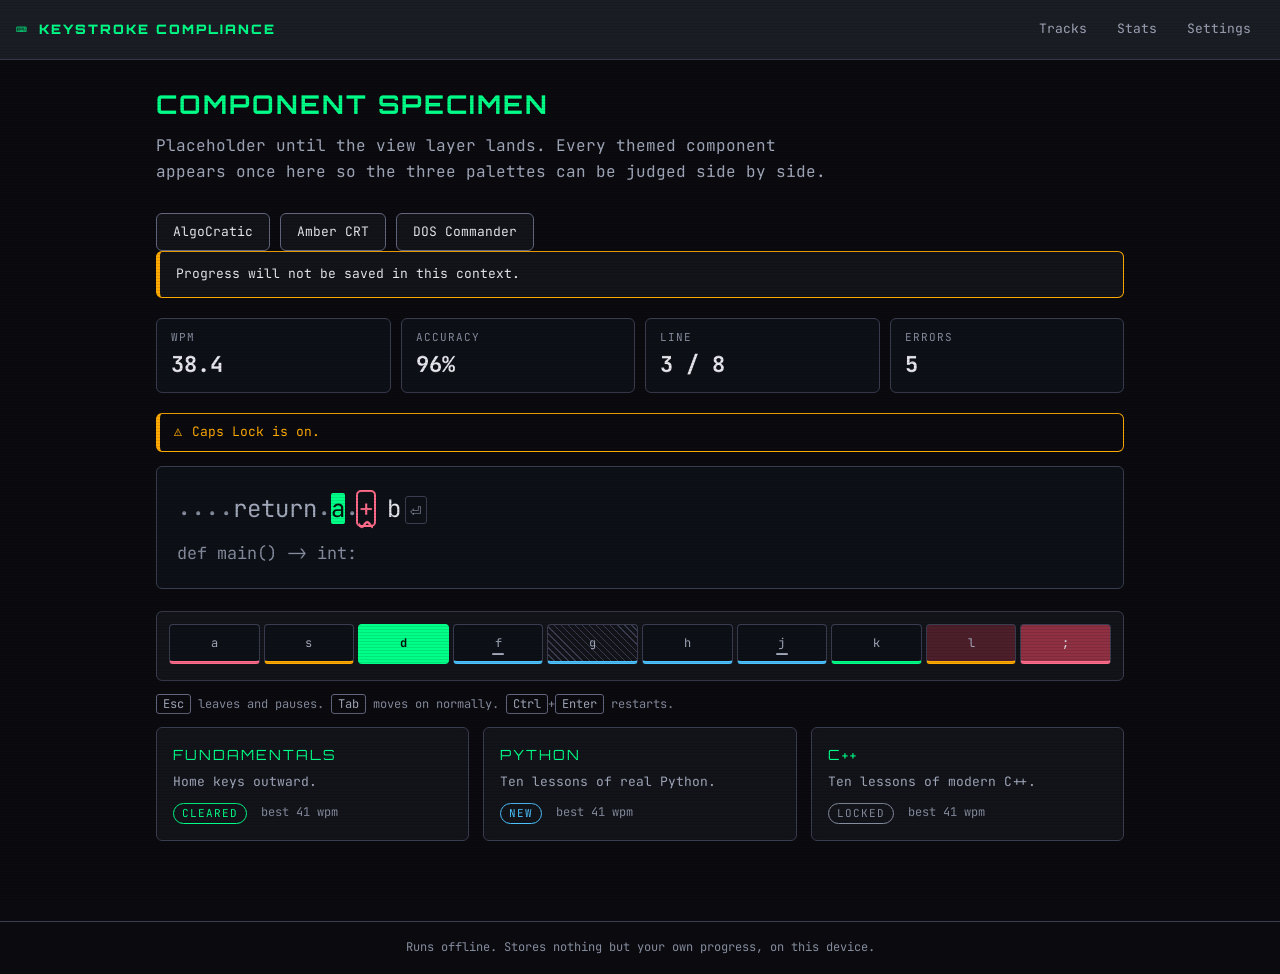
==== toys/typing-tutor/index.html @ 738d32b2 "Add typing tutor skeleton, theme system, and contrast checker Establishes toys/ as the home for self" ====
<!DOCTYPE html>
<html lang="en" data-theme="algocratic">
<head>
  <meta charset="UTF-8">
  <meta name="viewport" content="width=device-width, initial-scale=1">
  <title>KEYSTROKE COMPLIANCE TERMINAL</title>
  <meta name="description" content="A retro typing tutor: home keys, then real Python and C++ lines.">
  <link rel="icon" href="data:image/svg+xml,<svg xmlns='http://www.w3.org/2000/svg' viewBox='0 0 16 16'><text y='13' font-size='13'>%E2%8C%A8</text></svg>">
  <link rel="stylesheet" href="style.css">
  <!--
    Pre-paint bootstrap. Reads the persisted settings before first paint so the
    chosen theme, motion override and font scale never flash the default.
    Deliberately inline, deliberately tiny, deliberately wrapped in try/catch:
    localStorage throws outright on file:// in some browsers.
  -->
  <script>
    (function () {
      var d = document.documentElement;
      try {
        var raw = localStorage.getItem('tt:progress');
        if (!raw) return;
        var s = (JSON.parse(raw) || {}).settings || {};
        if (s.themeId) d.setAttribute('data-theme', s.themeId);
        if (s.reduceMotion === true) d.setAttribute('data-motion', 'off');
        if (s.reduceMotion === false) d.setAttribute('data-motion', 'on');
        if (s.fontScale) d.style.setProperty('--font-scale', String(s.fontScale));
      } catch (e) { /* no persistence here; defaults stand */ }
    })();
  </script>
</head>
<body>
  <div class="scanlines" aria-hidden="true"></div>

  <header class="topbar">
    <a class="brand" href="#/">
      <span class="brand-mark" aria-hidden="true">&#9000;</span>
      <span class="brand-text">KEYSTROKE COMPLIANCE</span>
    </a>
    <nav class="topbar-nav" aria-label="Main">
      <a class="navlink" href="#/">Tracks</a>
      <a class="navlink" href="#/stats">Stats</a>
      <a class="navlink" href="#/settings">Settings</a>
    </nav>
  </header>

  <main id="screen" class="container" tabindex="-1">
    <!-- Static mockup, replaced by view.js once it loads. -->
    <noscript>
      <p class="notice">This tutor needs JavaScript. It runs entirely in your
        browser and sends nothing anywhere.</p>
    </noscript>
  </main>

  <footer class="footer">
    <span>Runs offline. Stores nothing but your own progress, on this device.</span>
  </footer>

  <!-- Polite announcements: line changes, completion, Caps Lock. Never per keystroke. -->
  <div id="live" class="sr-only" role="status" aria-live="polite" aria-atomic="true"></div>
  <div id="toast" class="toast" role="status" aria-live="polite" hidden></div>

  <!-- Classic scripts, ordered by dependency. `defer` preserves document order
       and, unlike type="module", works when this page is opened from file://. -->
  <script defer src="src/theme.js"></script>
  <script defer src="app.js"></script>
</body>
</html>
---- toys/typing-tutor/style.css ----
/* ==========================================================================
   Keystroke Compliance Terminal — stylesheet
   Themes are custom-property sets on [data-theme]. Nothing outside the token
   blocks hard-codes a color.
   ========================================================================== */

/* Optional enhancement. If the network is absent, or the page is opened from
   file://, the local stack below carries the whole design. Nothing blocks. */
@import url('https://fonts.googleapis.com/css2?family=JetBrains+Mono:wght@400;700&family=Orbitron:wght@700;900&display=swap');

/* --------------------------------------------------------------------------
   Theme tokens
   -------------------------------------------------------------------------- */

:root {
  --font-mono: 'JetBrains Mono', ui-monospace, 'SF Mono', Menlo, Consolas,
               'DejaVu Sans Mono', 'Liberation Mono', monospace;
  --font-display: 'Orbitron', var(--font-mono);
  --font-scale: 1;
  --radius: 6px;
  --motion-state: paused;
}

/* --- algocratic: inherited from MODULE1_ORIENTATION.html ------------------ */
:root,
:root[data-theme="algocratic"] {
  --bg: #0a0a0f;
  --bg-elev: #12141a;
  --bg-sunken: #0d1117;
  --bg-chrome: #1a1d24;
  --border: #3a3d50;
  --border-strong: #62667e;

  --fg: #e6e6ec;
  --fg-dim: #a2a9bb;
  --fg-faint: #858c9e;

  --accent: #00ff88;
  --accent-dim: #00aa55;
  --accent-ink: #04120b;

  --ok: #00ff88;
  --warn: #ffaa00;
  --err: #ff6b8a;
  --info: #4cc2ff;

  --scanline: rgba(0, 0, 0, 0.10);
  --glow: 0 0 20px rgba(0, 255, 136, 0.18);

  --heat-1: #201419;
  --heat-2: #35181f;
  --heat-3: #4d1f2a;
  --heat-4: #6b2736;
  --heat-5: #8f3043;

  --f-pinky: #ff6b8a;
  --f-ring: #ffaa00;
  --f-middle: #00ff88;
  --f-index: #4cc2ff;
  --f-thumb: #a2a9bb;

  --display-transform: uppercase;
  --display-spacing: 2px;
}

/* --- amber: DEC VT220 phosphor. Monochrome, so error state leans on the
       wavy underline and outline rather than on hue. ----------------------- */
:root[data-theme="amber"] {
  --bg: #120c00;
  --bg-elev: #1d1404;
  --bg-sunken: #0d0900;
  --bg-chrome: #251a05;
  --border: #5a4210;
  --border-strong: #8a6618;

  --fg: #ffc14d;
  --fg-dim: #d99a26;
  --fg-faint: #b8811c;

  --accent: #ffb000;
  --accent-dim: #c98600;
  --accent-ink: #120c00;

  --ok: #ffc14d;
  --warn: #ffe08a;
  --err: #ff8a5c;
  --info: #ffd68a;

  --scanline: rgba(0, 0, 0, 0.16);
  --glow: 0 0 22px rgba(255, 176, 0, 0.20);

  --heat-1: #22150a;
  --heat-2: #331e0c;
  --heat-3: #48260f;
  --heat-4: #5e2f12;
  --heat-5: #7a3a16;

  --f-pinky: #8a6618;
  --f-ring: #b8811c;
  --f-middle: #d99a26;
  --f-index: #ffb000;
  --f-thumb: #6b4f14;

  --display-transform: uppercase;
  --display-spacing: 2px;
}

/* --- dos: Norton Commander. #00aaaa on #0000aa is period-accurate and fails
       contrast, so --fg-dim is lifted to #4ddbdb and verified instead. ----- */
:root[data-theme="dos"] {
  --bg: #0000aa;
  --bg-elev: #0000aa;
  --bg-sunken: #000080;
  --bg-chrome: #000080;
  --border: #55ffff;
  --border-strong: #ffffff;

  --fg: #ffffff;
  --fg-dim: #4ddbdb;
  --fg-faint: #b8b8d8;

  --accent: #55ffff;
  --accent-dim: #4ddbdb;
  --accent-ink: #0000aa;

  --ok: #55ff55;
  --warn: #ffff55;
  --err: #ff9a9a;
  --info: #55ffff;

  --scanline: rgba(0, 0, 0, 0.06);
  --glow: none;

  /* Red over blue muddies badly, so DOS heat runs toward its own magenta. */
  --heat-1: #180077;
  --heat-2: #2e007a;
  --heat-3: #45007d;
  --heat-4: #5c0080;
  --heat-5: #730083;

  --f-pinky: #ff9a9a;
  --f-ring: #ffff55;
  --f-middle: #55ff55;
  --f-index: #55ffff;
  --f-thumb: #b8b8d8;

  --display-transform: uppercase;
  --display-spacing: 1px;
}

/* --------------------------------------------------------------------------
   Motion gating
   Ambient loops read `animation-play-state: var(--motion-state)`. Paused holds
   the animation on its 0% frame, so every loop's 0% frame is its resting look.
   Source order matters: the forced-on rule must follow the media query.
   -------------------------------------------------------------------------- */

@media (prefers-reduced-motion: no-preference) {
  :root:not([data-motion="off"]) { --motion-state: running; }
}
:root[data-motion="on"] { --motion-state: running; }

/* --------------------------------------------------------------------------
   Base
   -------------------------------------------------------------------------- */

*, *::before, *::after { box-sizing: border-box; }

html { background: var(--bg); }

body {
  margin: 0;
  min-height: 100vh;
  display: flex;
  flex-direction: column;
  background: var(--bg);
  color: var(--fg);
  font-family: var(--font-mono);
  font-size: 16px;
  line-height: 1.6;
  -webkit-text-size-adjust: 100%;
}

.scanlines {
  position: fixed;
  inset: 0;
  pointer-events: none;
  z-index: 900;
  background: repeating-linear-gradient(
    0deg,
    var(--scanline) 0px, var(--scanline) 1px,
    transparent 1px, transparent 3px
  );
  animation: drift 14s linear infinite;
  animation-play-state: var(--motion-state);
}

@keyframes drift {
  0% { background-position: 0 0; }
  100% { background-position: 0 3px; }
}

.sr-only {
  position: absolute;
  width: 1px; height: 1px;
  margin: -1px; padding: 0;
  overflow: hidden;
  clip: rect(0 0 0 0);
  clip-path: inset(50%);
  white-space: nowrap;
  border: 0;
}

:focus-visible {
  outline: 2px solid var(--accent);
  outline-offset: 2px;
}

.container {
  width: 100%;
  max-width: 1000px;
  margin: 0 auto;
  padding: 24px 16px 48px;
  flex: 1 0 auto;
}
.container:focus { outline: none; }

/* --------------------------------------------------------------------------
   Chrome: topbar, footer
   -------------------------------------------------------------------------- */

.topbar {
  display: flex;
  flex-wrap: wrap;
  align-items: center;
  justify-content: space-between;
  gap: 12px;
  padding: 12px 16px;
  background: var(--bg-chrome);
  border-bottom: 1px solid var(--border);
}

.brand {
  display: inline-flex;
  align-items: center;
  gap: 10px;
  color: var(--accent);
  text-decoration: none;
  font-family: var(--font-display);
  font-weight: 900;
  font-size: 13px;
  letter-spacing: var(--display-spacing);
  text-transform: var(--display-transform);
}
.brand-mark {
  font-size: 18px;
  animation: flicker 5s infinite;
  animation-play-state: var(--motion-state);
}

@keyframes flicker {
  0%, 91%, 100% { opacity: 1; }
  92% { opacity: 0.7; }
  94% { opacity: 1; }
  96% { opacity: 0.85; }
}

.topbar-nav { display: flex; gap: 4px; }

.navlink {
  padding: 6px 12px;
  color: var(--fg-dim);
  text-decoration: none;
  font-size: 13px;
  border: 1px solid transparent;
  border-radius: var(--radius);
}
.navlink:hover { color: var(--fg); border-color: var(--border); }
.navlink[aria-current="page"] { color: var(--accent); border-color: var(--border-strong); }

.footer {
  flex: 0 0 auto;
  padding: 16px;
  border-top: 1px solid var(--border);
  color: var(--fg-faint);
  font-size: 12px;
  text-align: center;
}

/* --------------------------------------------------------------------------
   Generic bits
   -------------------------------------------------------------------------- */

h1, h2, h3 {
  font-family: var(--font-display);
  letter-spacing: var(--display-spacing);
  text-transform: var(--display-transform);
  color: var(--accent);
  margin: 0 0 8px;
}
h1 { font-size: 26px; }
h2 { font-size: 18px; }
h3 { font-size: 14px; }

.lede { color: var(--fg-dim); margin: 0 0 28px; max-width: 68ch; }

.btn {
  font: inherit;
  font-size: 13px;
  padding: 8px 16px;
  background: var(--bg-elev);
  color: var(--fg);
  border: 1px solid var(--border-strong);
  border-radius: var(--radius);
  cursor: pointer;
}
.btn:hover:not(:disabled) { border-color: var(--accent); color: var(--accent); }
.btn:disabled { opacity: 0.55; cursor: not-allowed; }
.btn-primary {
  background: var(--accent);
  color: var(--accent-ink);
  border-color: var(--accent);
  font-weight: 700;
}
.btn-primary:hover:not(:disabled) { background: var(--accent-dim); color: var(--accent-ink); }

.notice {
  padding: 12px 16px;
  margin: 0 0 20px;
  background: var(--bg-elev);
  border: 1px solid var(--warn);
  border-left-width: 4px;
  border-radius: var(--radius);
  color: var(--fg);
  font-size: 13px;
}
.notice-row { display: flex; align-items: center; gap: 12px; justify-content: space-between; }

.toast {
  position: fixed;
  left: 50%;
  bottom: 24px;
  transform: translateX(-50%);
  z-index: 950;
  max-width: min(90vw, 420px);
  padding: 10px 18px;
  background: var(--bg-chrome);
  border: 1px solid var(--border-strong);
  border-radius: var(--radius);
  color: var(--fg);
  font-size: 13px;
  text-align: center;
  box-shadow: var(--glow);
}
.toast[hidden] { display: none; }

/* --------------------------------------------------------------------------
   Track and lesson cards
   -------------------------------------------------------------------------- */

.grid {
  display: grid;
  gap: 14px;
  grid-template-columns: repeat(auto-fill, minmax(260px, 1fr));
  margin: 0 0 32px;
  padding: 0;
  list-style: none;
}

.card {
  display: block;
  width: 100%;
  text-align: left;
  font: inherit;
  padding: 16px;
  background: var(--bg-elev);
  border: 1px solid var(--border);
  border-radius: var(--radius);
  color: var(--fg);
  text-decoration: none;
  cursor: pointer;
}
.card:hover:not(:disabled) { border-color: var(--accent); }
.card:disabled { cursor: not-allowed; opacity: 0.6; }

.card-title {
  font-family: var(--font-display);
  font-size: 14px;
  color: var(--accent);
  letter-spacing: var(--display-spacing);
  text-transform: var(--display-transform);
  margin-bottom: 6px;
}
.card-desc { color: var(--fg-dim); font-size: 13px; }
.card-meta {
  margin-top: 10px;
  font-size: 12px;
  color: var(--fg-faint);
  display: flex;
  gap: 14px;
  flex-wrap: wrap;
}

.badge {
  display: inline-block;
  padding: 1px 8px;
  border: 1px solid currentColor;
  border-radius: 999px;
  font-size: 11px;
  letter-spacing: 1px;
}
.badge-cleared { color: var(--ok); }
.badge-locked { color: var(--fg-faint); }
.badge-new { color: var(--info); }

/* --------------------------------------------------------------------------
   The typing screen
   -------------------------------------------------------------------------- */

.lesson-head {
  display: flex;
  flex-wrap: wrap;
  align-items: baseline;
  justify-content: space-between;
  gap: 12px;
  margin-bottom: 4px;
}

.hud {
  display: flex;
  flex-wrap: wrap;
  gap: 10px;
  margin: 20px 0;
}
.tile {
  flex: 1 1 110px;
  padding: 10px 14px;
  background: var(--bg-sunken);
  border: 1px solid var(--border);
  border-radius: var(--radius);
}
.tile-label {
  font-size: 11px;
  letter-spacing: 1px;
  text-transform: uppercase;
  color: var(--fg-faint);
}
.tile-value {
  font-size: 22px;
  font-weight: 700;
  color: var(--fg);
  font-variant-numeric: tabular-nums;
}

.stage {
  background: var(--bg-sunken);
  border: 1px solid var(--border);
  border-radius: var(--radius);
  padding: 22px 20px;
  position: relative;
}

/* The concealed real input. opacity:0 rather than display:none or a negative
   offset: it must stay focusable and must not provoke a scroll jump. */
.tt-hidden-input {
  position: absolute;
  top: 0; left: 0;
  width: 1px; height: 1px;
  opacity: 0;
  border: 0; padding: 0; margin: 0;
}

.line {
  font-size: max(20px, calc(1.5rem * var(--font-scale)));
  line-height: 1.7;
  white-space: pre-wrap;
  overflow-wrap: break-word;
  word-break: break-word;
  tab-size: 4;
}

.line-ghost {
  margin-top: 10px;
  font-size: max(15px, calc(1.05rem * var(--font-scale)));
  color: var(--fg-faint);
  white-space: pre-wrap;
  min-height: 1.6em;
}

/* Character states. Four visual channels, only one of which is hue. */
.char { position: relative; }
.char-supplied { color: var(--fg-faint); }
.char-typed { color: var(--fg-dim); }
.char-pending { color: var(--fg); }
.char-current {
  background: var(--accent);
  color: var(--accent-ink);
  border-radius: 2px;
  animation: cursor-pulse 1.1s ease-in-out infinite;
  animation-play-state: var(--motion-state);
}
@keyframes cursor-pulse {
  0%, 100% { opacity: 1; }
  50% { opacity: 0.62; }
}

.char-err {
  color: var(--err);
  background: transparent;
  outline: 2px solid var(--err);
  outline-offset: 1px;
  border-radius: 2px;
  text-decoration: underline wavy var(--err);
  text-underline-offset: 4px;
}
@media (prefers-reduced-motion: no-preference) {
  :root:not([data-motion="off"]) .char-err { animation: shake 120ms linear; }
}
:root[data-motion="on"] .char-err { animation: shake 120ms linear; }
@keyframes shake {
  0%, 100% { transform: translateX(0); }
  25% { transform: translateX(-3px); }
  75% { transform: translateX(3px); }
}

/* Whitespace made visible without changing what gets typed. */
.char-space::before {
  content: '\00B7';
  position: absolute;
  inset: 0;
  color: var(--fg-faint);
  pointer-events: none;
  text-align: center;
}
.char-current.char-space::before { color: var(--accent-ink); }
.char-newline {
  color: var(--fg-faint);
  border: 1px solid var(--border);
  border-radius: 3px;
  padding: 0 4px;
  margin-left: 4px;
  font-size: 0.8em;
}

.caps-warning {
  display: flex;
  align-items: center;
  gap: 10px;
  margin-bottom: 14px;
  padding: 8px 14px;
  border: 1px solid var(--warn);
  border-left-width: 4px;
  border-radius: var(--radius);
  color: var(--warn);
  font-size: 13px;
}
.caps-warning[hidden] { display: none; }

.hint { color: var(--fg-faint); font-size: 12px; margin-top: 14px; }
.hint kbd {
  font: inherit;
  padding: 1px 6px;
  border: 1px solid var(--border-strong);
  border-radius: 3px;
  color: var(--fg-dim);
}

/* --------------------------------------------------------------------------
   On-screen keyboard
   -------------------------------------------------------------------------- */

.kbd {
  margin-top: 22px;
  padding: 12px;
  background: var(--bg-elev);
  border: 1px solid var(--border);
  border-radius: var(--radius);
  overflow-x: auto;
}
.kbd-rows { min-width: 620px; }
.kbd-row { display: flex; gap: 4px; margin-bottom: 4px; }

.key {
  flex: 1 1 0;
  min-width: 34px;
  height: 40px;
  display: flex;
  align-items: center;
  justify-content: center;
  padding: 0 4px;
  background: var(--bg-sunken);
  border: 1px solid var(--border);
  border-bottom: 3px solid var(--border);
  border-radius: 4px;
  color: var(--fg-dim);
  font-size: 12px;
  position: relative;
}
.key[data-finger="pinky"] { border-bottom-color: var(--f-pinky); }
.key[data-finger="ring"] { border-bottom-color: var(--f-ring); }
.key[data-finger="middle"] { border-bottom-color: var(--f-middle); }
.key[data-finger="index"] { border-bottom-color: var(--f-index); }
.key[data-finger="thumb"] { border-bottom-color: var(--f-thumb); }

.key-wide { flex: 2 1 0; }
.key-xwide { flex: 3 1 0; }
.key-space { flex: 8 1 0; }

/* The home-row bumps on F and J. */
.key-home::after {
  content: '';
  position: absolute;
  bottom: 6px;
  left: 50%;
  transform: translateX(-50%);
  width: 12px;
  height: 2px;
  background: currentColor;
  border-radius: 1px;
}

.key-next {
  background: var(--accent);
  color: var(--accent-ink);
  border-color: var(--accent);
  font-weight: 700;
}
.key-mod {
  border-color: var(--accent);
  color: var(--accent);
}
.key-caps-on {
  border-color: var(--warn);
  color: var(--warn);
}

/* Error heat. Five buckets plus an explicit "no data" state, because a key
   you have touched twice is unmeasured, not clean. */
.key-heat-0 { background: var(--bg-sunken); }
.key-heat-1 { background: var(--heat-1); }
.key-heat-2 { background: var(--heat-2); }
.key-heat-3 { background: var(--heat-3); }
.key-heat-4 { background: var(--heat-4); color: var(--fg); }
.key-heat-5 { background: var(--heat-5); color: var(--fg); }
.key-heat-none {
  background: repeating-linear-gradient(
    45deg,
    transparent 0 4px,
    var(--border) 4px 5px
  );
}

.next-chip {
  display: inline-block;
  margin-bottom: 10px;
  padding: 4px 12px;
  border: 1px dashed var(--border-strong);
  border-radius: var(--radius);
  color: var(--fg-dim);
  font-size: 12px;
}
.next-chip[hidden] { display: none; }

.legend {
  display: flex;
  flex-wrap: wrap;
  gap: 14px;
  margin-top: 10px;
  font-size: 11px;
  color: var(--fg-faint);
}
.legend-swatch {
  display: inline-block;
  width: 10px; height: 10px;
  border-radius: 2px;
  margin-right: 5px;
  vertical-align: -1px;
}

/* --------------------------------------------------------------------------
   Results dialog
   -------------------------------------------------------------------------- */

.backdrop {
  position: fixed;
  inset: 0;
  z-index: 940;
  background: rgba(0, 0, 0, 0.72);
  display: flex;
  align-items: center;
  justify-content: center;
  padding: 16px;
}
.backdrop[hidden] { display: none; }

.dialog {
  width: min(560px, 100%);
  max-height: 86vh;
  overflow-y: auto;
  padding: 24px;
  background: var(--bg-elev);
  border: 1px solid var(--border-strong);
  border-radius: var(--radius);
  box-shadow: var(--glow);
}

.result-grid {
  display: grid;
  gap: 12px;
  grid-template-columns: repeat(auto-fit, minmax(120px, 1fr));
  margin: 18px 0;
}

.verdict { font-size: 14px; margin: 0 0 6px; }
.verdict-pass { color: var(--ok); }
.verdict-fail { color: var(--warn); }

.dialog-actions { display: flex; flex-wrap: wrap; gap: 10px; margin-top: 20px; }

/* --------------------------------------------------------------------------
   Stats and settings
   -------------------------------------------------------------------------- */

.table { width: 100%; border-collapse: collapse; font-size: 13px; margin-bottom: 28px; }
.table th, .table td {
  text-align: left;
  padding: 7px 10px;
  border-bottom: 1px solid var(--border);
}
.table th { color: var(--fg-faint); font-weight: 400; font-size: 11px; letter-spacing: 1px; text-transform: uppercase; }
.table td { font-variant-numeric: tabular-nums; }

.setting {
  display: flex;
  flex-wrap: wrap;
  align-items: center;
  justify-content: space-between;
  gap: 12px;
  padding: 12px 0;
  border-bottom: 1px solid var(--border);
}
.setting-label { font-size: 13px; }
.setting-help { color: var(--fg-faint); font-size: 12px; margin-top: 2px; max-width: 54ch; }

select, textarea, input[type="text"]:not(.tt-hidden-input) {
  font: inherit;
  font-size: 13px;
  padding: 7px 10px;
  background: var(--bg-sunken);
  color: var(--fg);
  border: 1px solid var(--border-strong);
  border-radius: var(--radius);
}
textarea { width: 100%; min-height: 130px; resize: vertical; }

.switch { display: inline-flex; align-items: center; gap: 8px; cursor: pointer; font-size: 13px; }

@media (max-width: 640px) {
  .kbd { display: none; }
  .hud { gap: 8px; }
  .tile-value { font-size: 18px; }
}
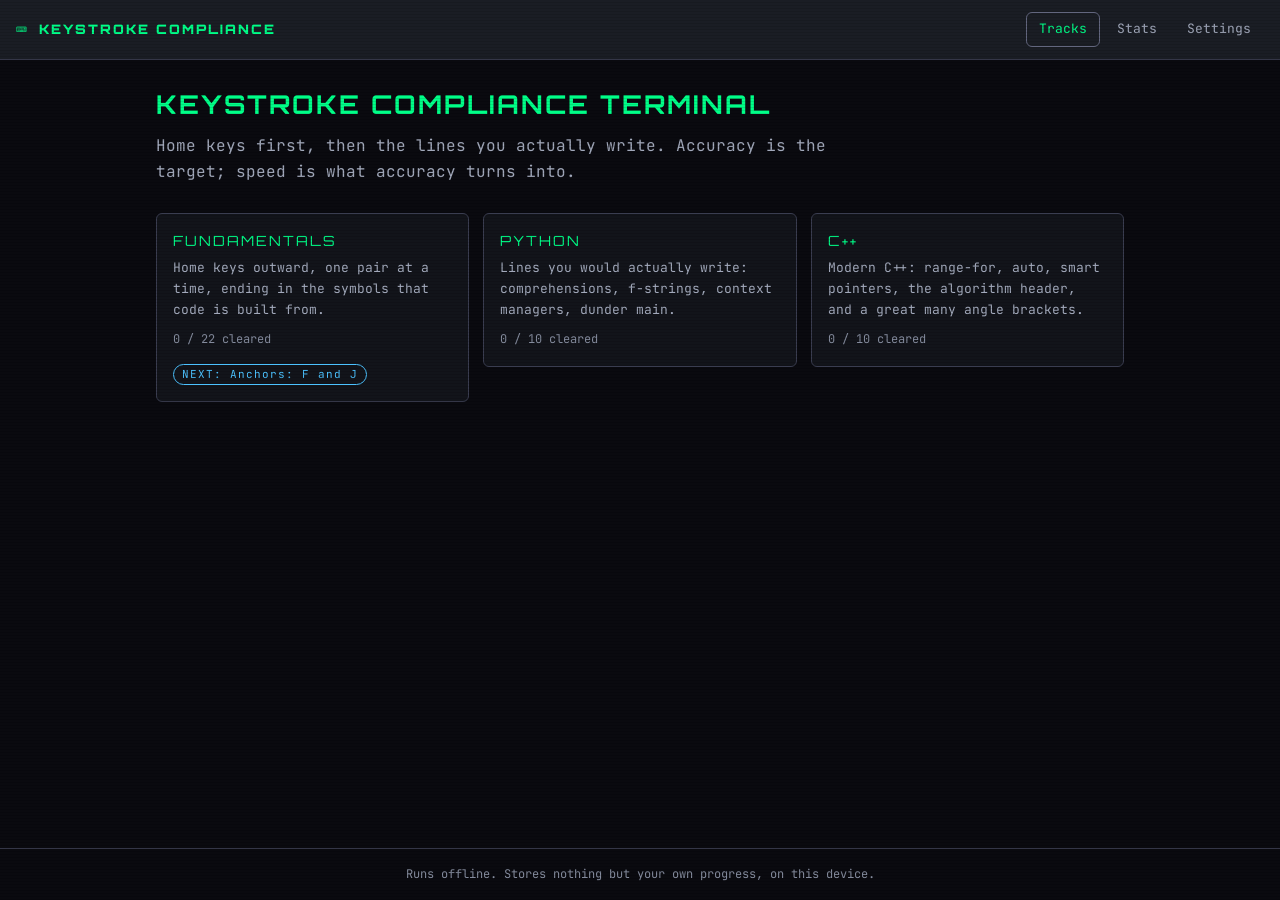
==== commit f99f1945: "Make the tutor playable: store, input adapter, keyboard, views, code tracks This is the app. The eng" ====
--- a/toys/typing-tutor/index.html
+++ b/toys/typing-tutor/index.html
@@ -62,6 +62,20 @@
   <!-- Classic scripts, ordered by dependency. `defer` preserves document order
        and, unlike type="module", works when this page is opened from file://. -->
   <script defer src="src/theme.js"></script>
+  <script defer src="src/storage.js"></script>
+  <script defer src="src/layouts.js"></script>
+  <script defer src="src/engine.js"></script>
+  <script defer src="src/metrics.js"></script>
+  <script defer src="src/progress.js"></script>
+  <script defer src="src/drills.js"></script>
+  <script defer src="src/lessons.core.js"></script>
+  <script defer src="src/lessons.python.js"></script>
+  <script defer src="src/lessons.cpp.js"></script>
+  <script defer src="src/lessons.js"></script>
+  <script defer src="src/keyboard.js"></script>
+  <script defer src="src/store.js"></script>
+  <script defer src="src/input.js"></script>
+  <script defer src="src/view.js"></script>
   <script defer src="app.js"></script>
 </body>
 </html>
--- a/toys/typing-tutor/style.css
+++ b/toys/typing-tutor/style.css
@@ -523,15 +523,18 @@
   75% { transform: translateX(3px); }
 }
 
-/* Whitespace made visible without changing what gets typed. */
-.char-space::before {
+/* Whitespace made visible, but only where it carries information: the
+   supplied indent you need to know exists, and the cursor when it is sitting
+   on a space. Dotting every space turns a typed line into confetti. */
+.char-supplied.char-space::before,
+.char-current.char-space::before {
   content: '\00B7';
   position: absolute;
   inset: 0;
-  color: var(--fg-faint);
   pointer-events: none;
   text-align: center;
 }
+.char-supplied.char-space::before { color: var(--fg-faint); }
 .char-current.char-space::before { color: var(--accent-ink); }
 .char-newline {
   color: var(--fg-faint);
